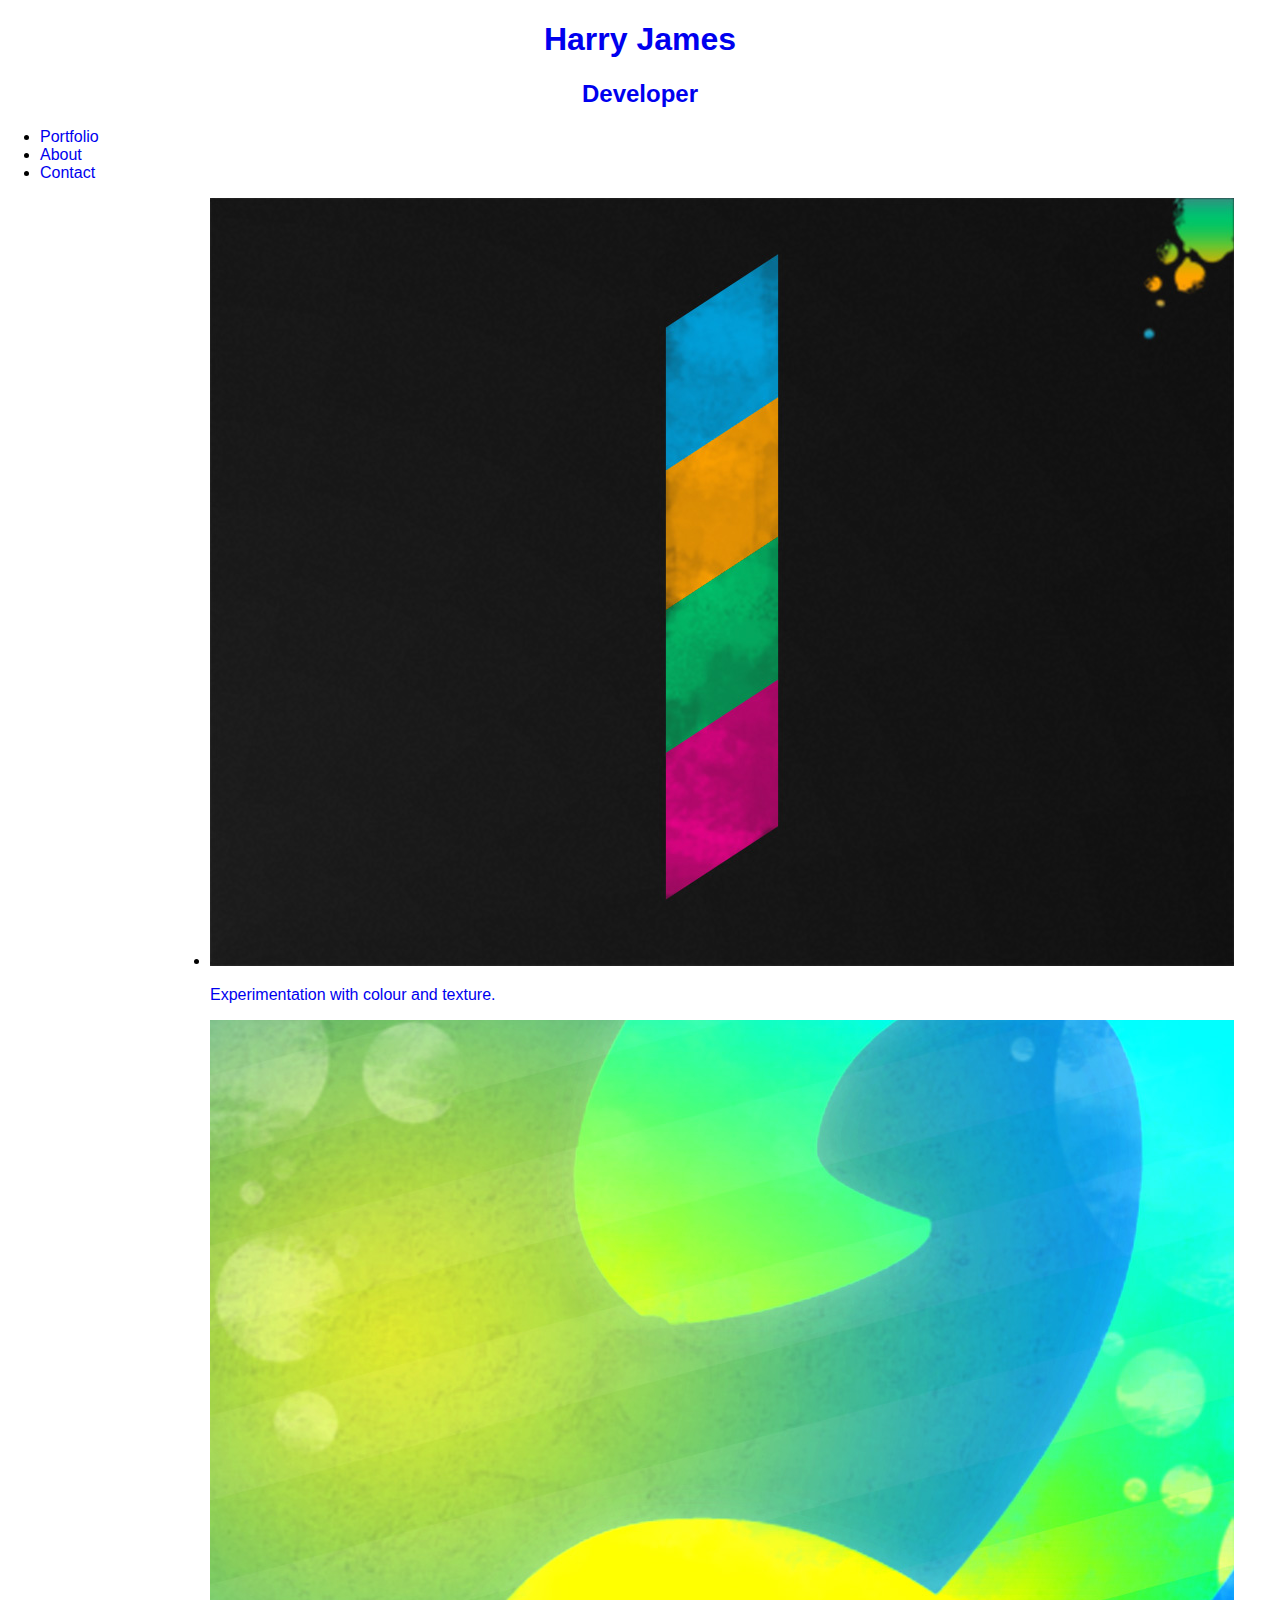
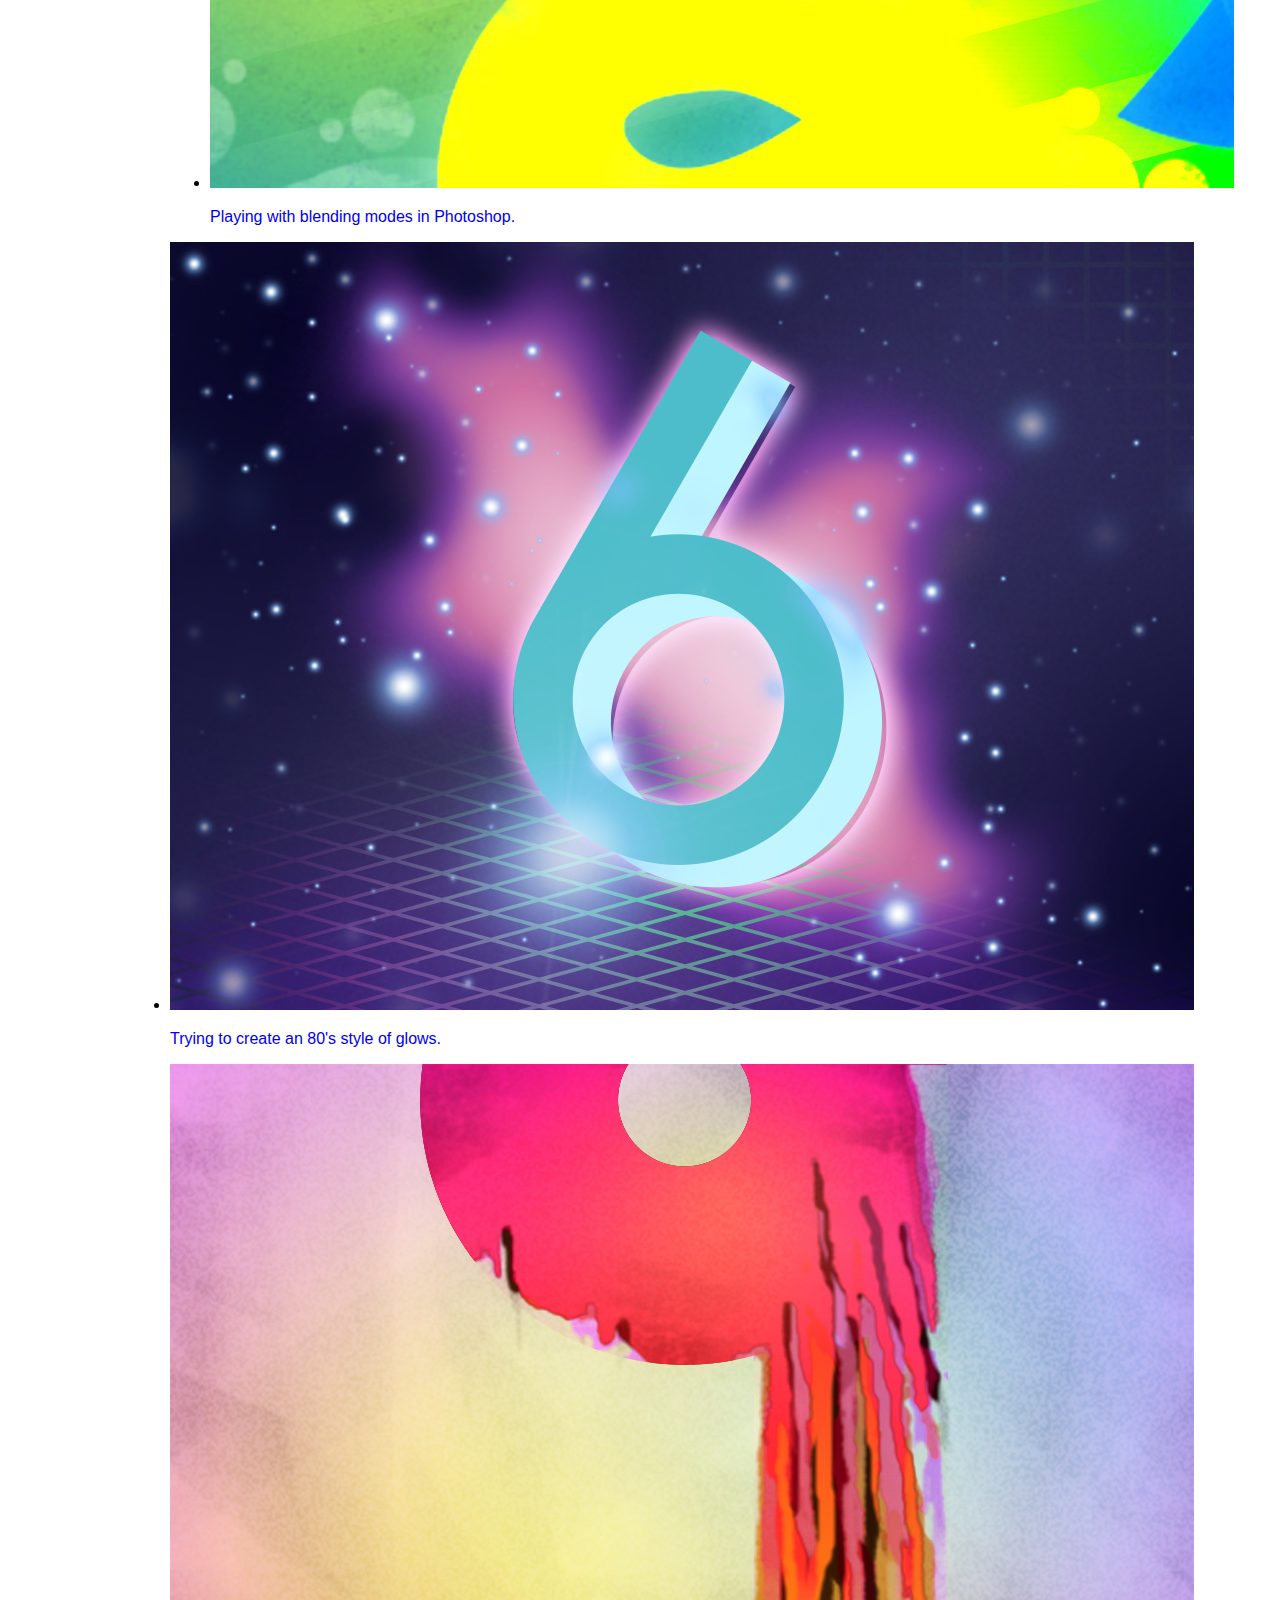
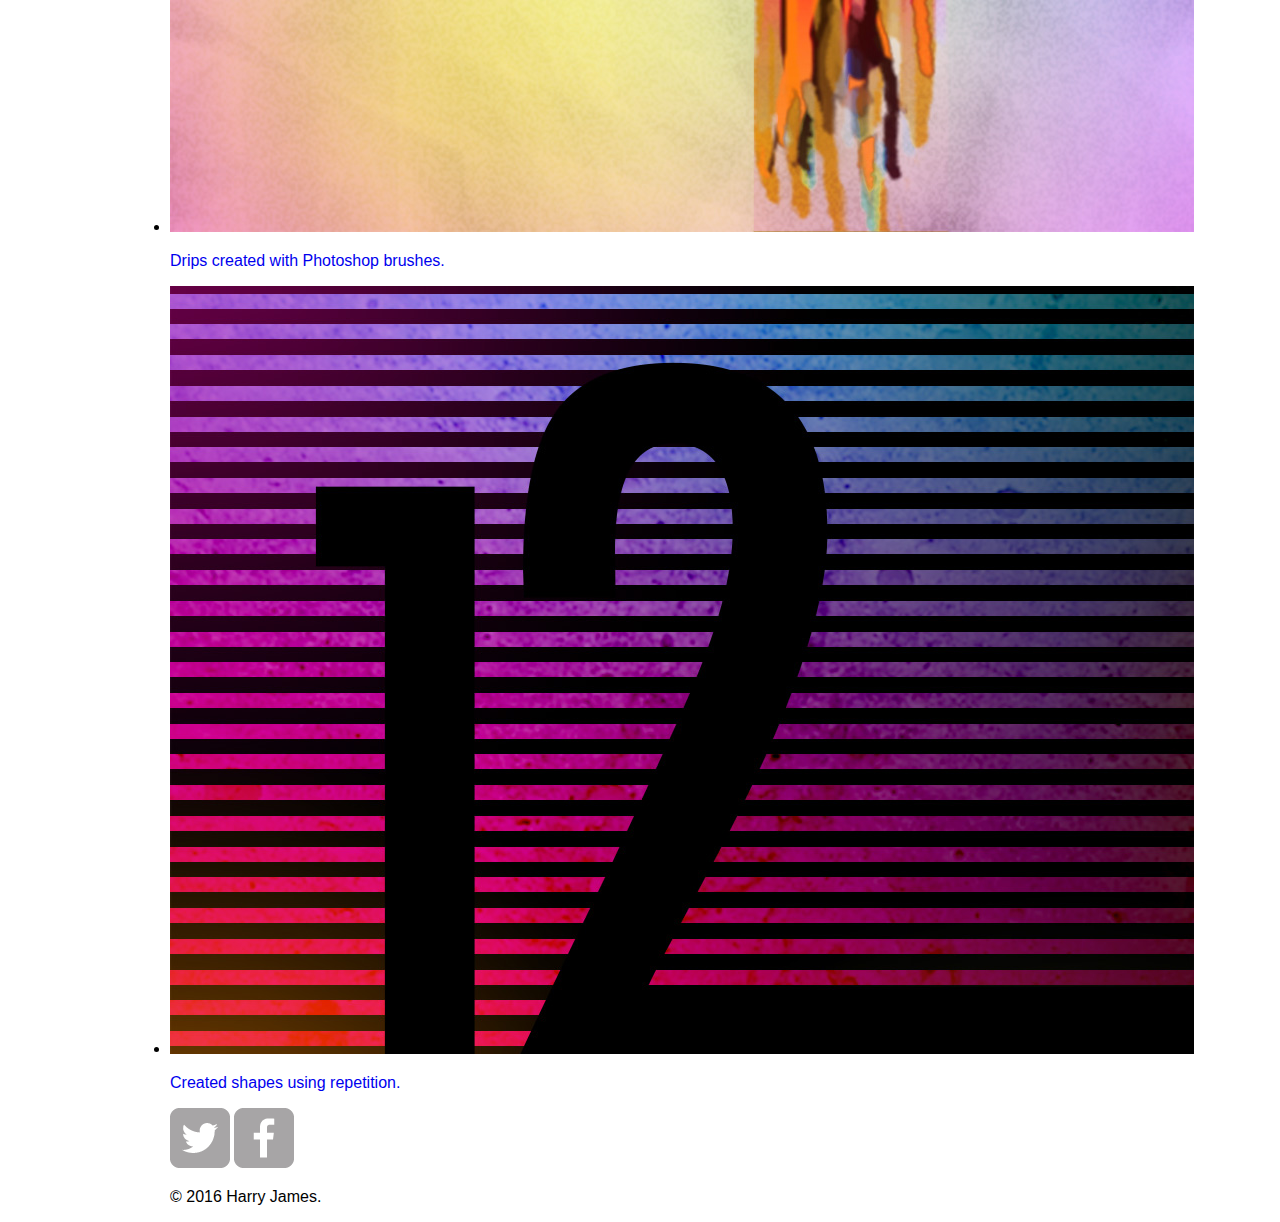
==== index.html @ 22493ff4 "CSS work" ====
<!DOCTYPE html>
<html lang=”en”>
    <head>
        <meta charset="utf-8">
        <title>Harry James | Developer</title>
        <link rel="stylesheet" href="css/normalize.css">
        <link rel="stylesheet" href="css/main.css">
    </head>
    <body>
        <header>
            <a id="logo" href="index.html">
                <h1>Harry James</h1>
                <h2>Developer</h2>
            </a>
            <nav>
                <ul>
                    <li><a href="index.html">Portfolio</a></li>
                    <li><a href="about.html">About</a></li>
                    <li><a href="contact.html">Contact</a></li>
                </ul>
            </nav>
        </header>
        <div id="wrapper">
            <section>
                <ul>
                    <li>
                        <a href="img/numbers-01.jpg">
                            <img src="img/numbers-01.jpg" alt="">
                            <p>Experimentation with colour and texture.</p>
                        </a>
                    </li>
                    <li>
                        <a href="img/numbers-02.jpg">
                            <img src="img/numbers-02.jpg" alt="">
                            <p>Playing with blending modes in Photoshop.</p>
                        </a>
                    </li>
                </ul>
                    <li>
                        <a href="img/numbers-06.jpg">
                            <img src="img/numbers-06.jpg" alt="">
                            <p>Trying to create an 80's style of glows.</p>
                        </a>
                    </li>
                    <li>
                        <a href="img/numbers-09.jpg">
                            <img src="img/numbers-09.jpg" alt="">
                            <p>Drips created with Photoshop brushes.</p>
                        </a>
                    </li>
                    <li>
                        <a href="img/numbers-12.jpg">
                            <img src="img/numbers-12.jpg" alt="">
                            <p>Created shapes using repetition.</p>
                        </a>
                    </li>
            </section>
            <footer>
                <a href="https://www.twitter.com/hjuk_"><img src="img/twitter-wrap.png" alt="Twitter Logo"></a>
                <a href="https://www.facebook.com/harryjamesuk"><img src="img/facebook-wrap.png" alt="Facebook Logo"></a>
                <p>&copy; 2016 Harry James.</p>
            </footer>
        </div>
    </body>
</html>
---- css/main.css ----
a {
    text-decoration: none;
}

#wrapper {
    max-width: 940px;
    margin: 0 auto;
    padding: 0 5%;
}

#logo {
    text-align: center;
    margin: 0;
}
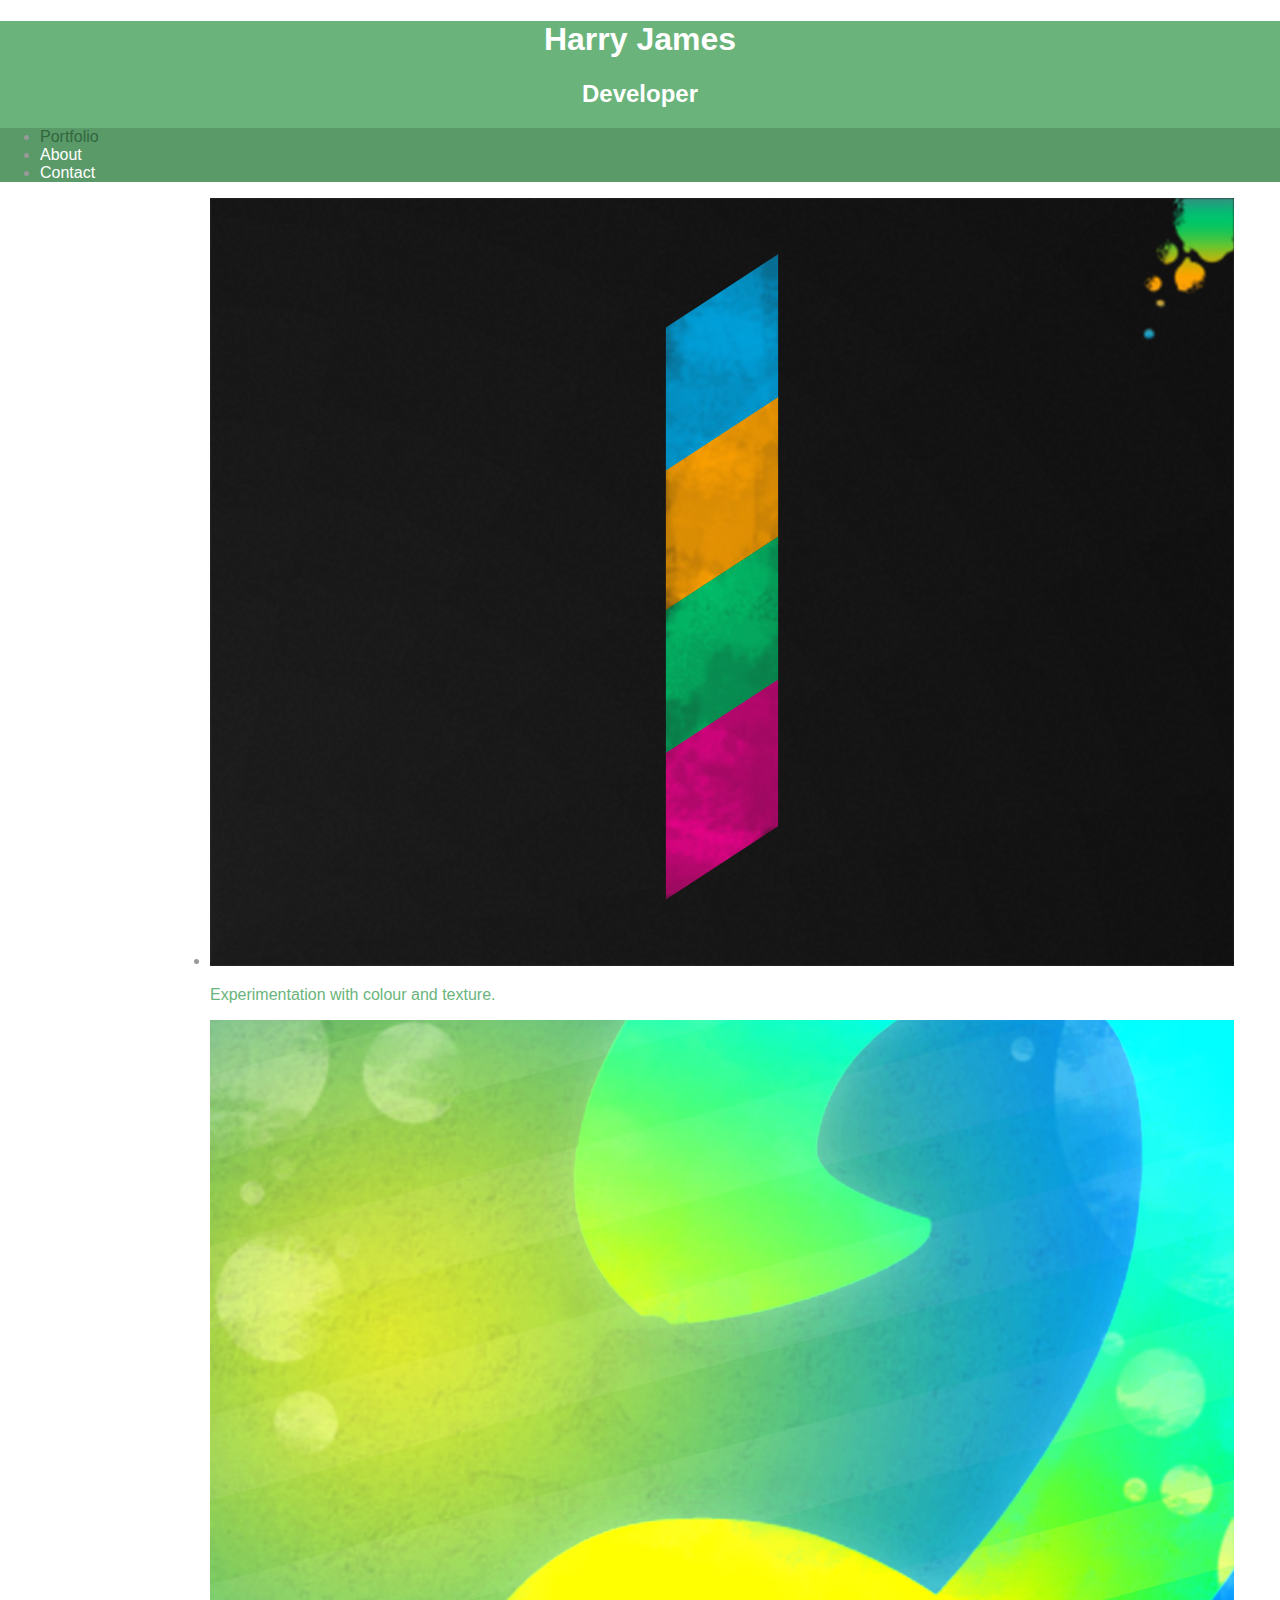
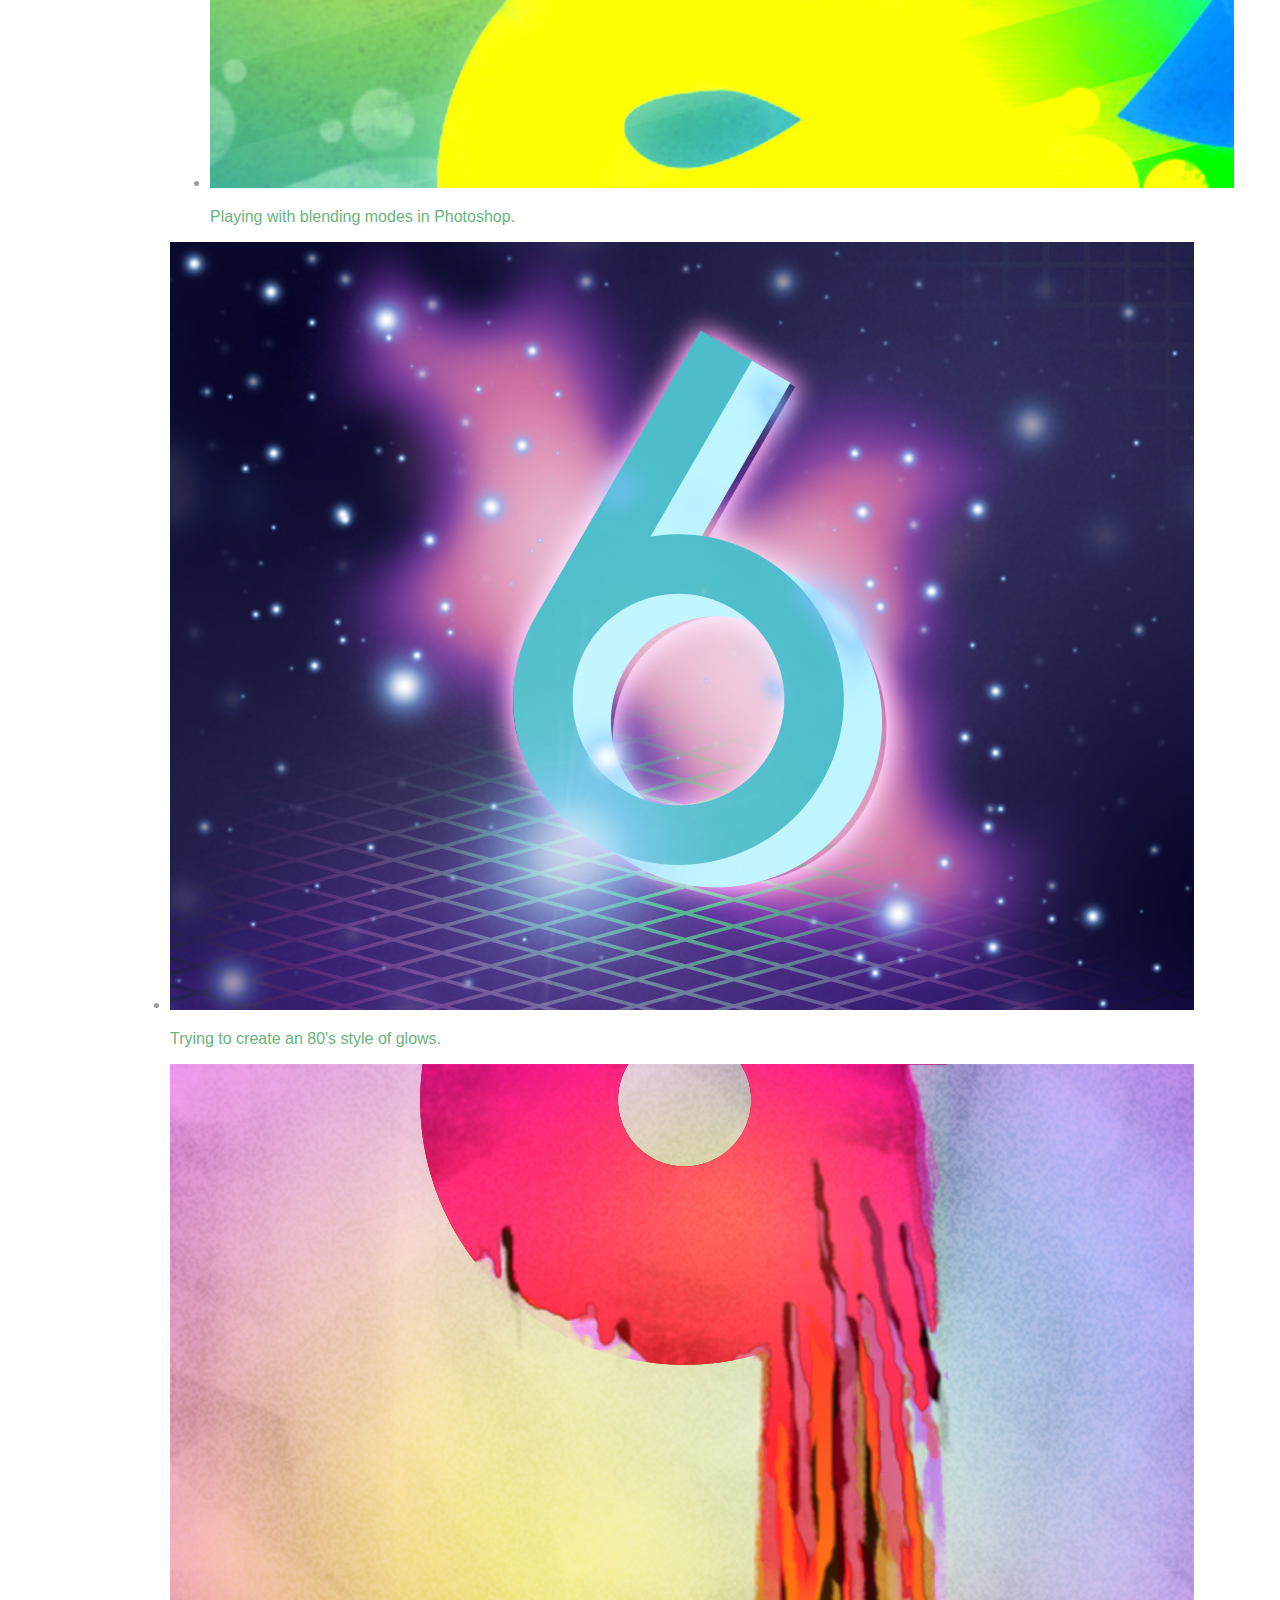
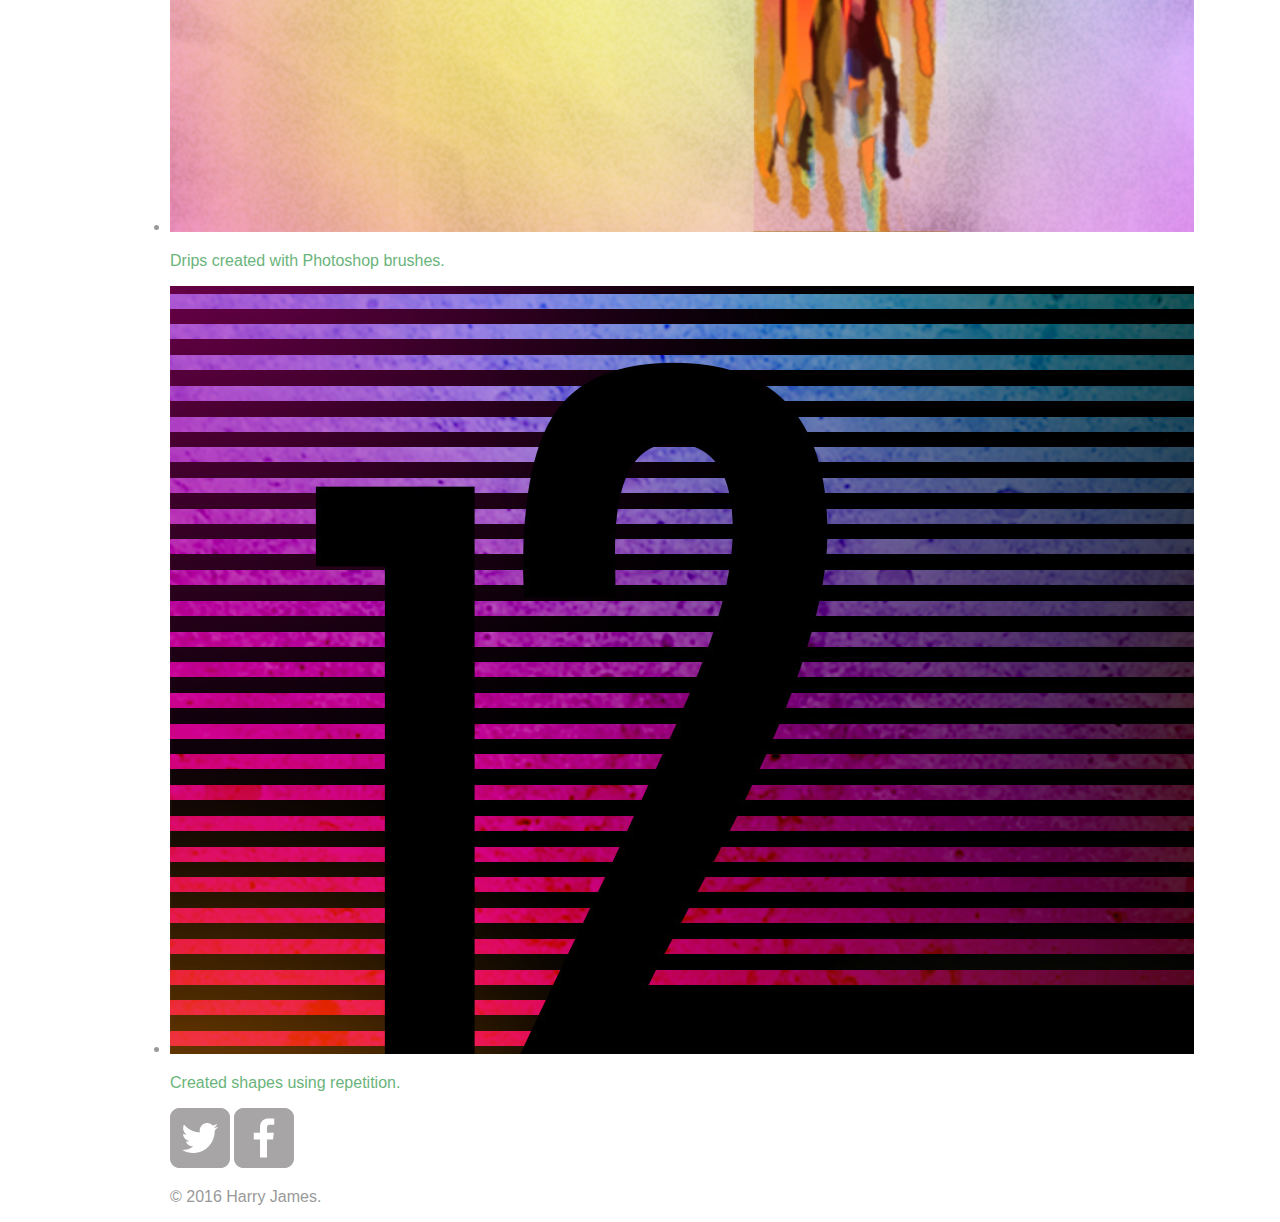
==== commit caec93d3: "Using CSS classes" ====
--- a/index.html
+++ b/index.html
@@ -14,7 +14,7 @@
             </a>
             <nav>
                 <ul>
-                    <li><a href="index.html">Portfolio</a></li>
+                    <li><a class="selected" href="index.html">Portfolio</a></li>
                     <li><a href="about.html">About</a></li>
                     <li><a href="contact.html">Contact</a></li>
                 </ul>
--- a/css/main.css
+++ b/css/main.css
@@ -1,5 +1,6 @@
 a {
     text-decoration: none;
+    color: #6ab47b;
 }
 
 #wrapper {
@@ -11,4 +12,30 @@
 #logo {
     text-align: center;
     margin: 0;
+}
+
+header {
+    background: #6ab47b;
+    border-color: #599a68;
+}
+
+h1, h2 {
+    color: #fff;
+}
+
+nav {
+    background: #599a68;
+}
+
+nav a, nav a:visited {
+    color: #fff;
+}
+
+nav a.selected, nav a:hover {
+    color: #32673f;
+}
+
+body {
+    background-color: #fff;
+    color: #999;
 }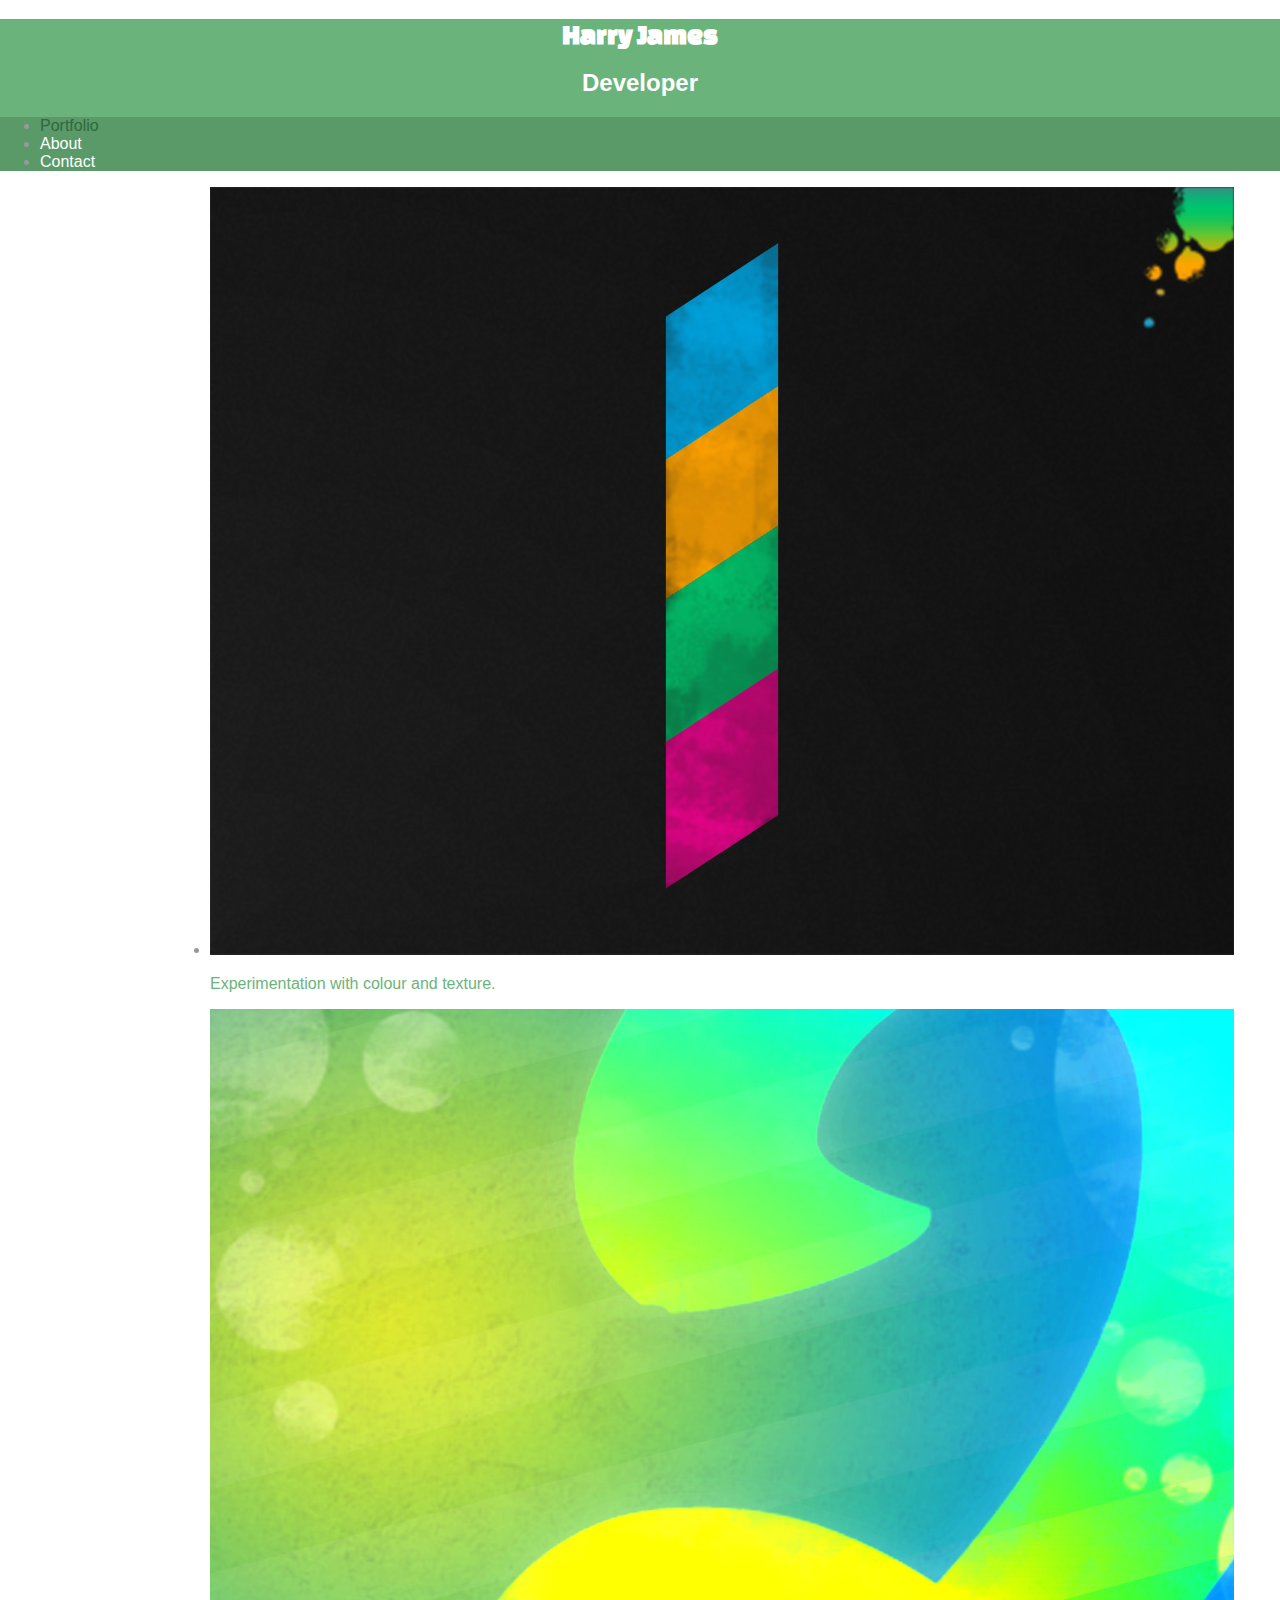
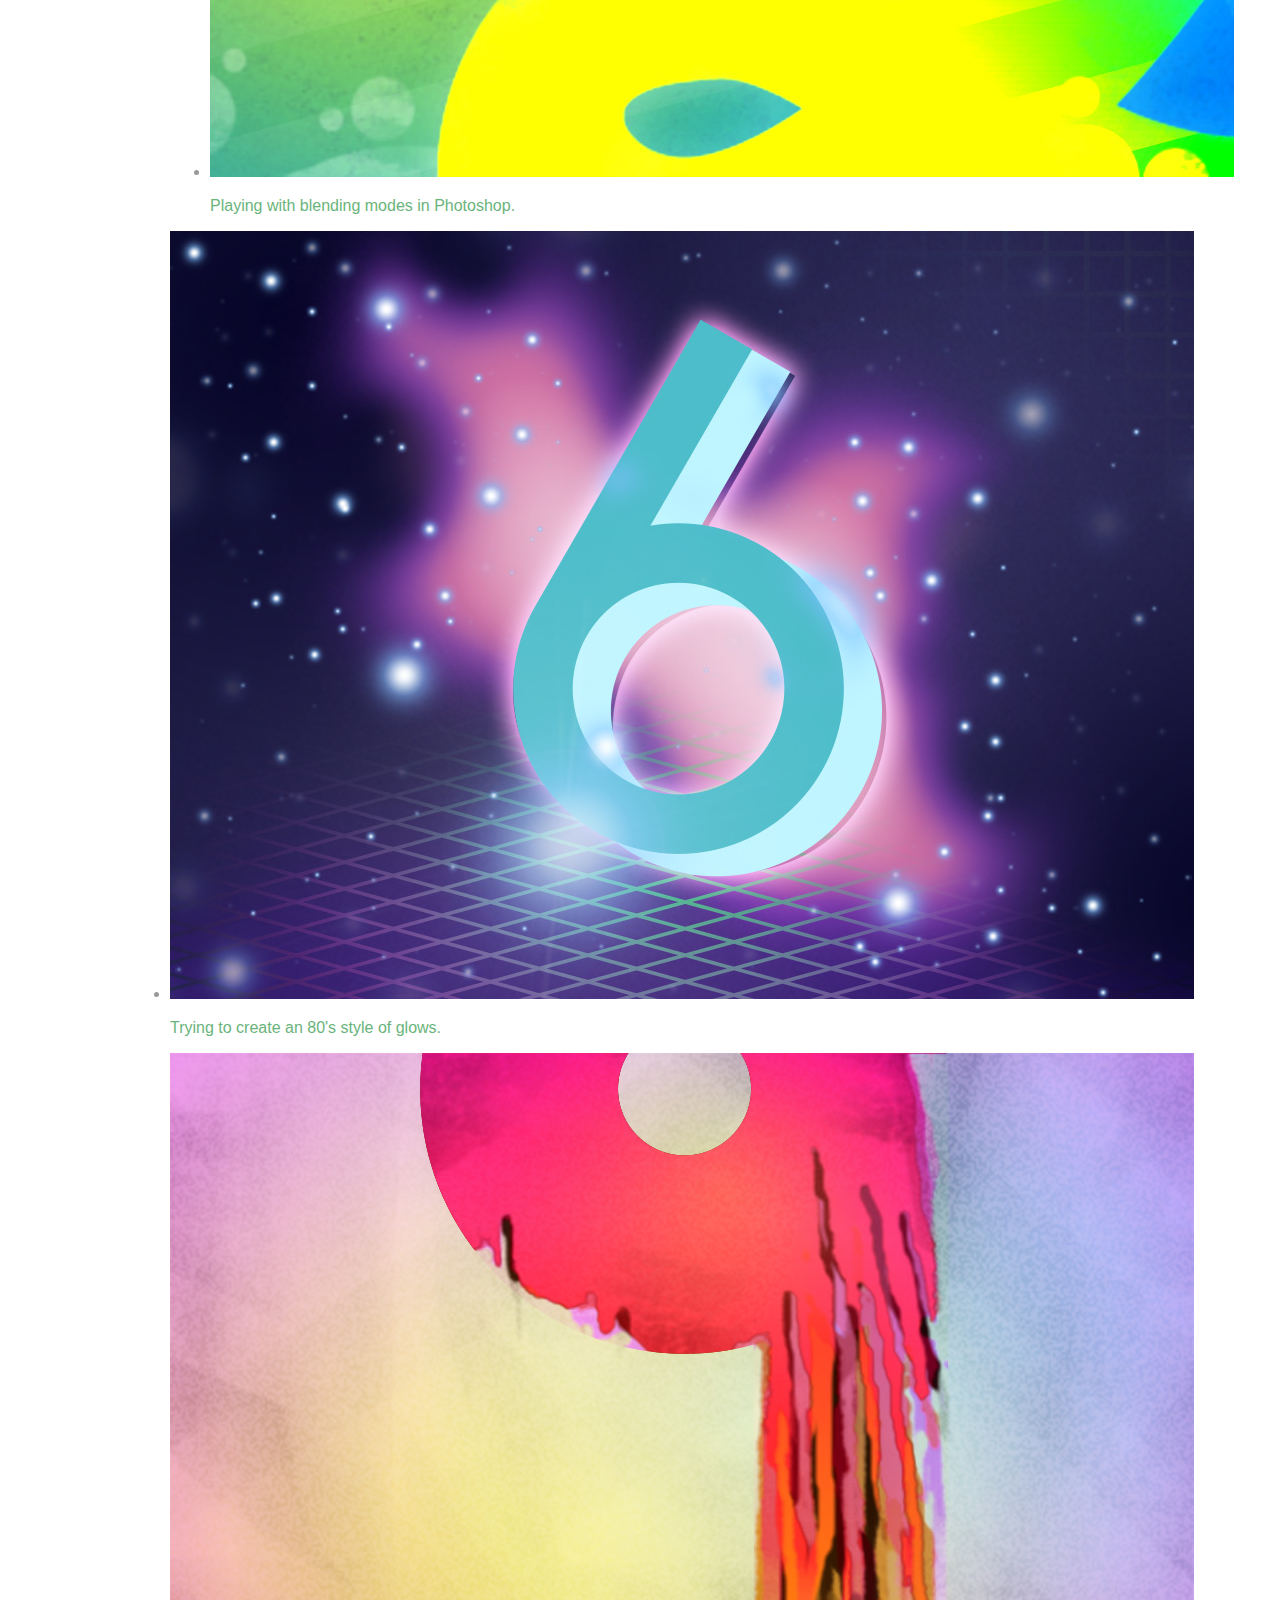
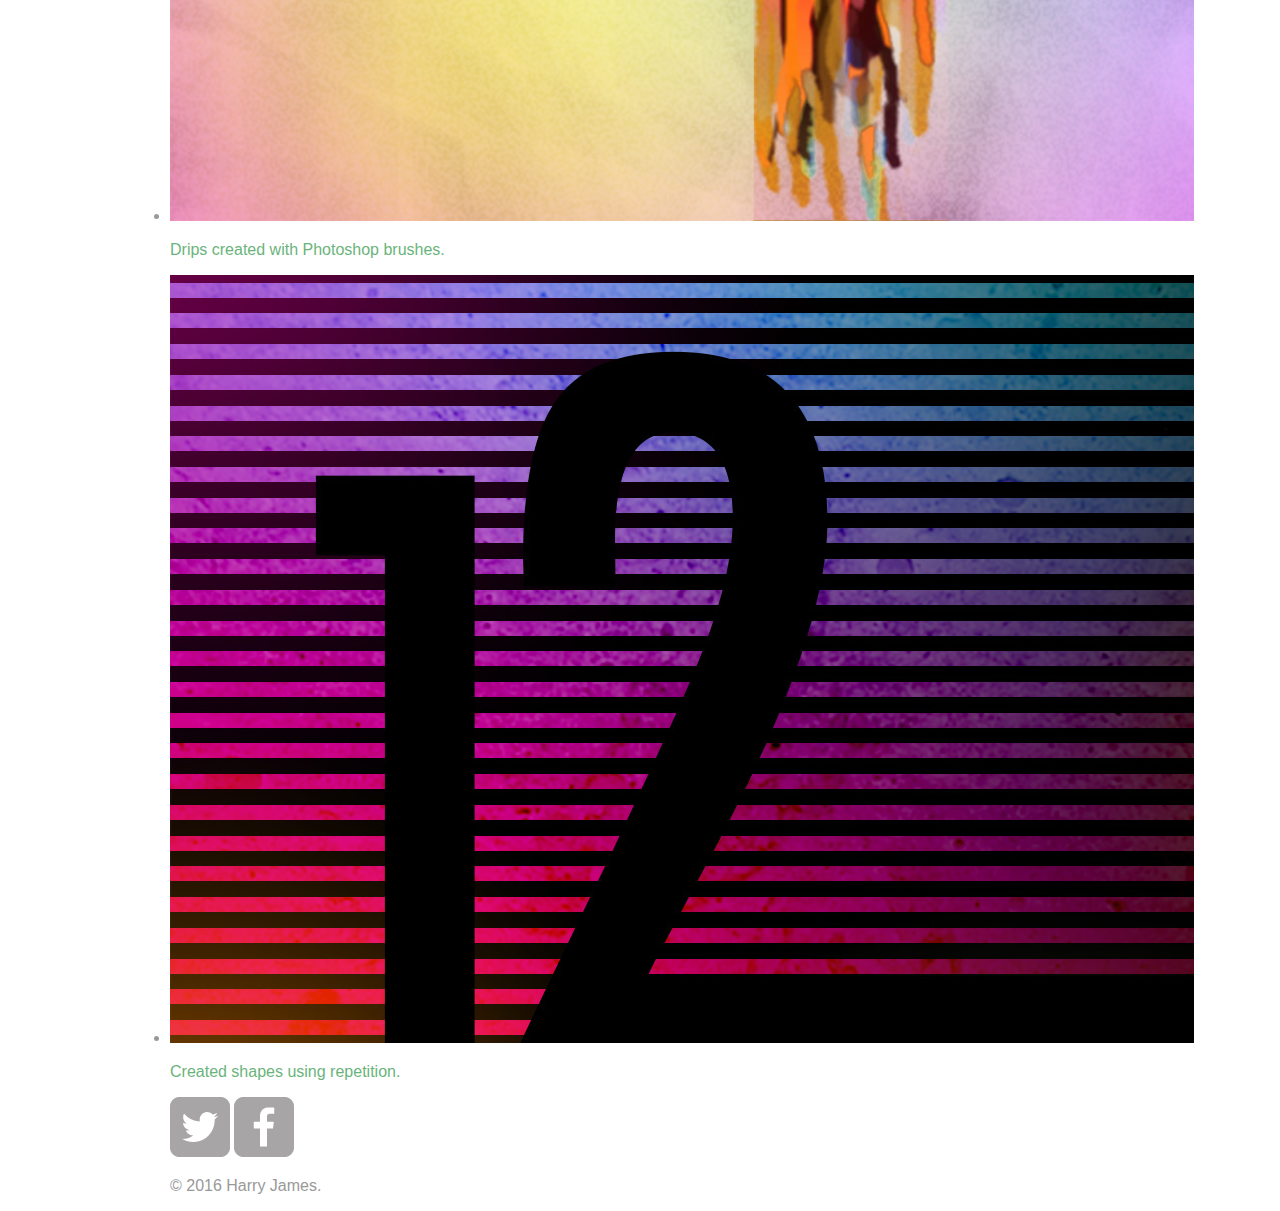
==== commit d0b761a9: "Text updates" ====
--- a/index.html
+++ b/index.html
@@ -4,6 +4,7 @@
         <meta charset="utf-8">
         <title>Harry James | Developer</title>
         <link rel="stylesheet" href="css/normalize.css">
+        <link href='https://fonts.googleapis.com/css?family=Changa+One|Open+Sans:400,400italic,700,700italic,800' rel='stylesheet' type='text/css'>
         <link rel="stylesheet" href="css/main.css">
     </head>
     <body>
--- a/css/main.css
+++ b/css/main.css
@@ -1,41 +1,67 @@
+/***************
+    GENERAL
+***************/
+
+/* Site body */
+body {
+    background-color: #fff;
+    color: #999;
+}
+
+/* Colored links */
 a {
     text-decoration: none;
     color: #6ab47b;
 }
 
-#wrapper {
-    max-width: 940px;
-    margin: 0 auto;
-    padding: 0 5%;
-}
+/***************
+    HEADING
+***************/
 
 #logo {
     text-align: center;
     margin: 0;
 }
 
+/* Logo text */
+#logo h1, #logo h2 {
+    color: #fff;
+}
+
+/* h1 font formatting */
+#logo h1 {
+    font-family: 'Changa One', sans-serif;
+    margin: 15px, 0;
+    font-size: 1.75em;
+}
+
+/* Green header */
 header {
     background: #6ab47b;
     border-color: #599a68;
 }
 
-h1, h2 {
-    color: #fff;
-}
-
+/* Green nav background on mobile */
 nav {
     background: #599a68;
 }
 
+/* Nav link color */
 nav a, nav a:visited {
     color: #fff;
 }
 
+/* Selected nav link color */
 nav a.selected, nav a:hover {
     color: #32673f;
 }
 
-body {
-    background-color: #fff;
-    color: #999;
+/***************
+    WRAPPER
+***************/
+
+#wrapper {
+    max-width: 940px;
+    margin: 0 auto;
+    padding: 0 5%;
 }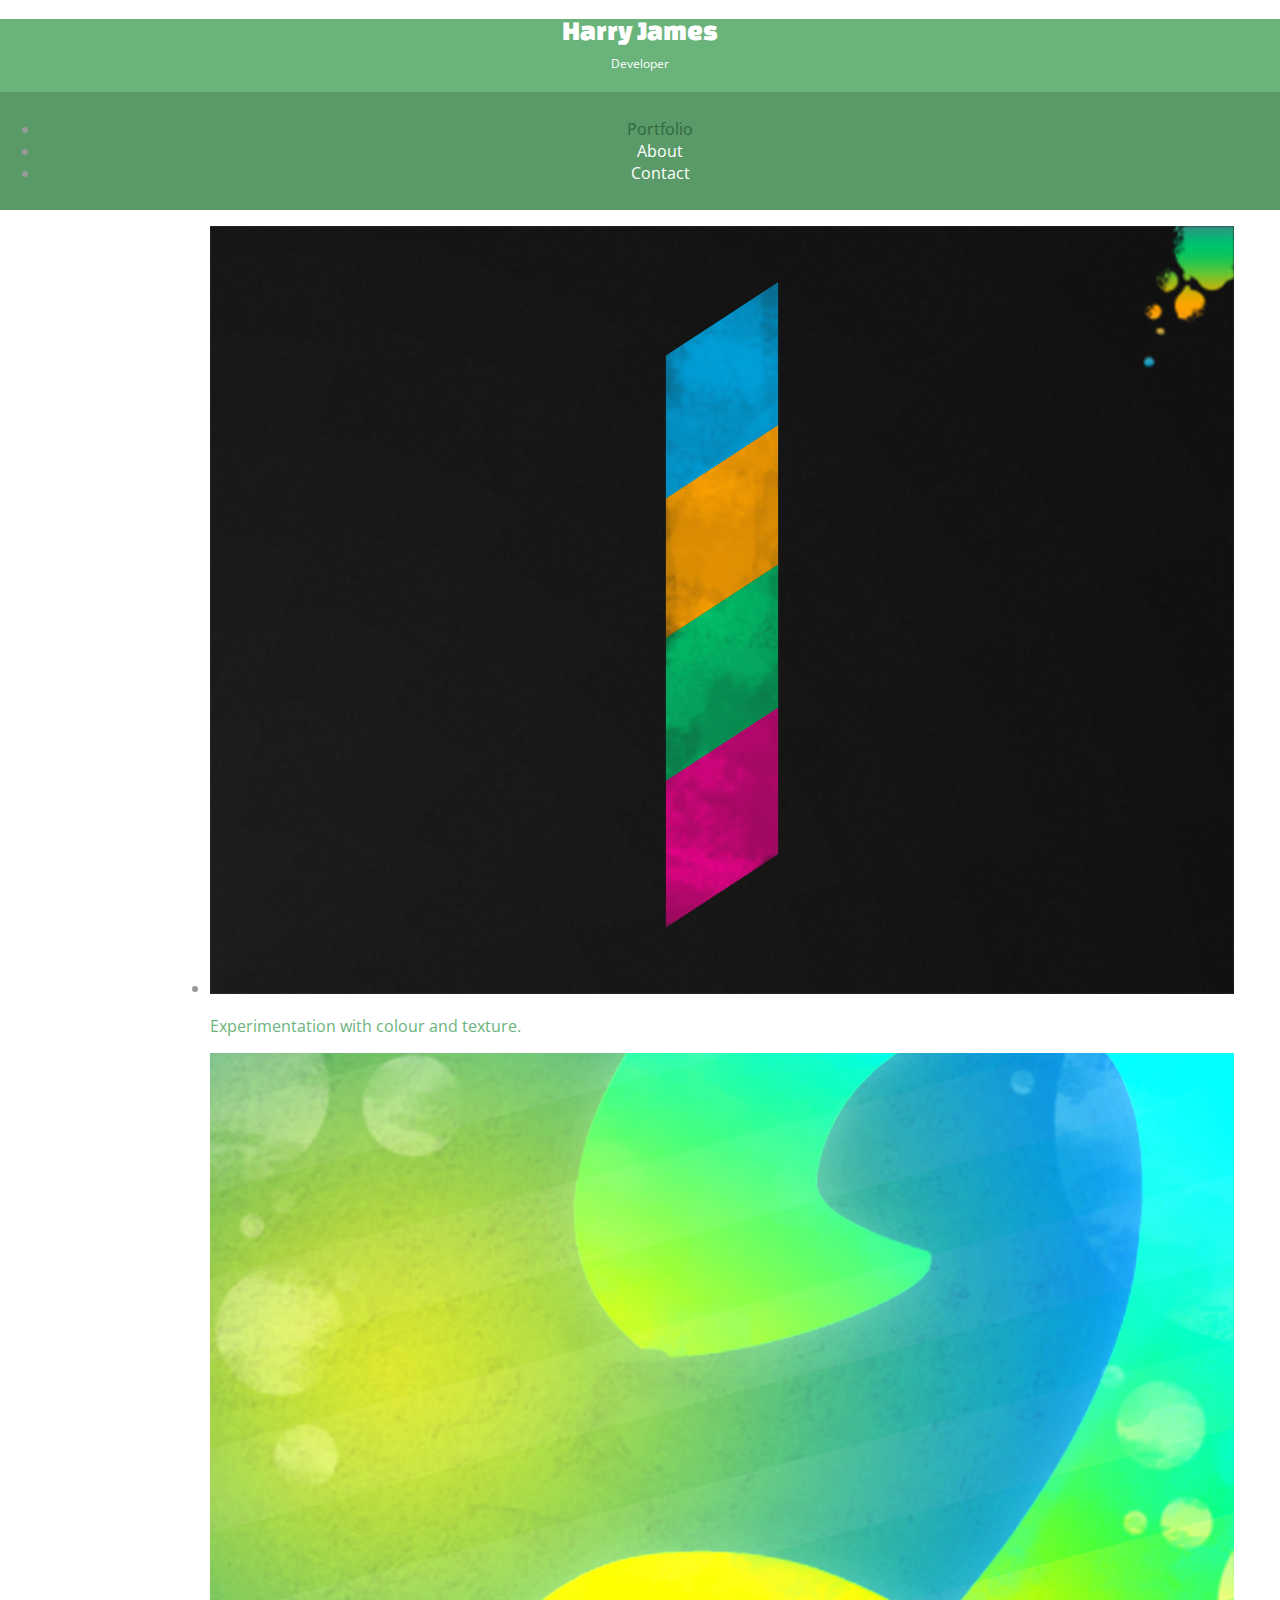
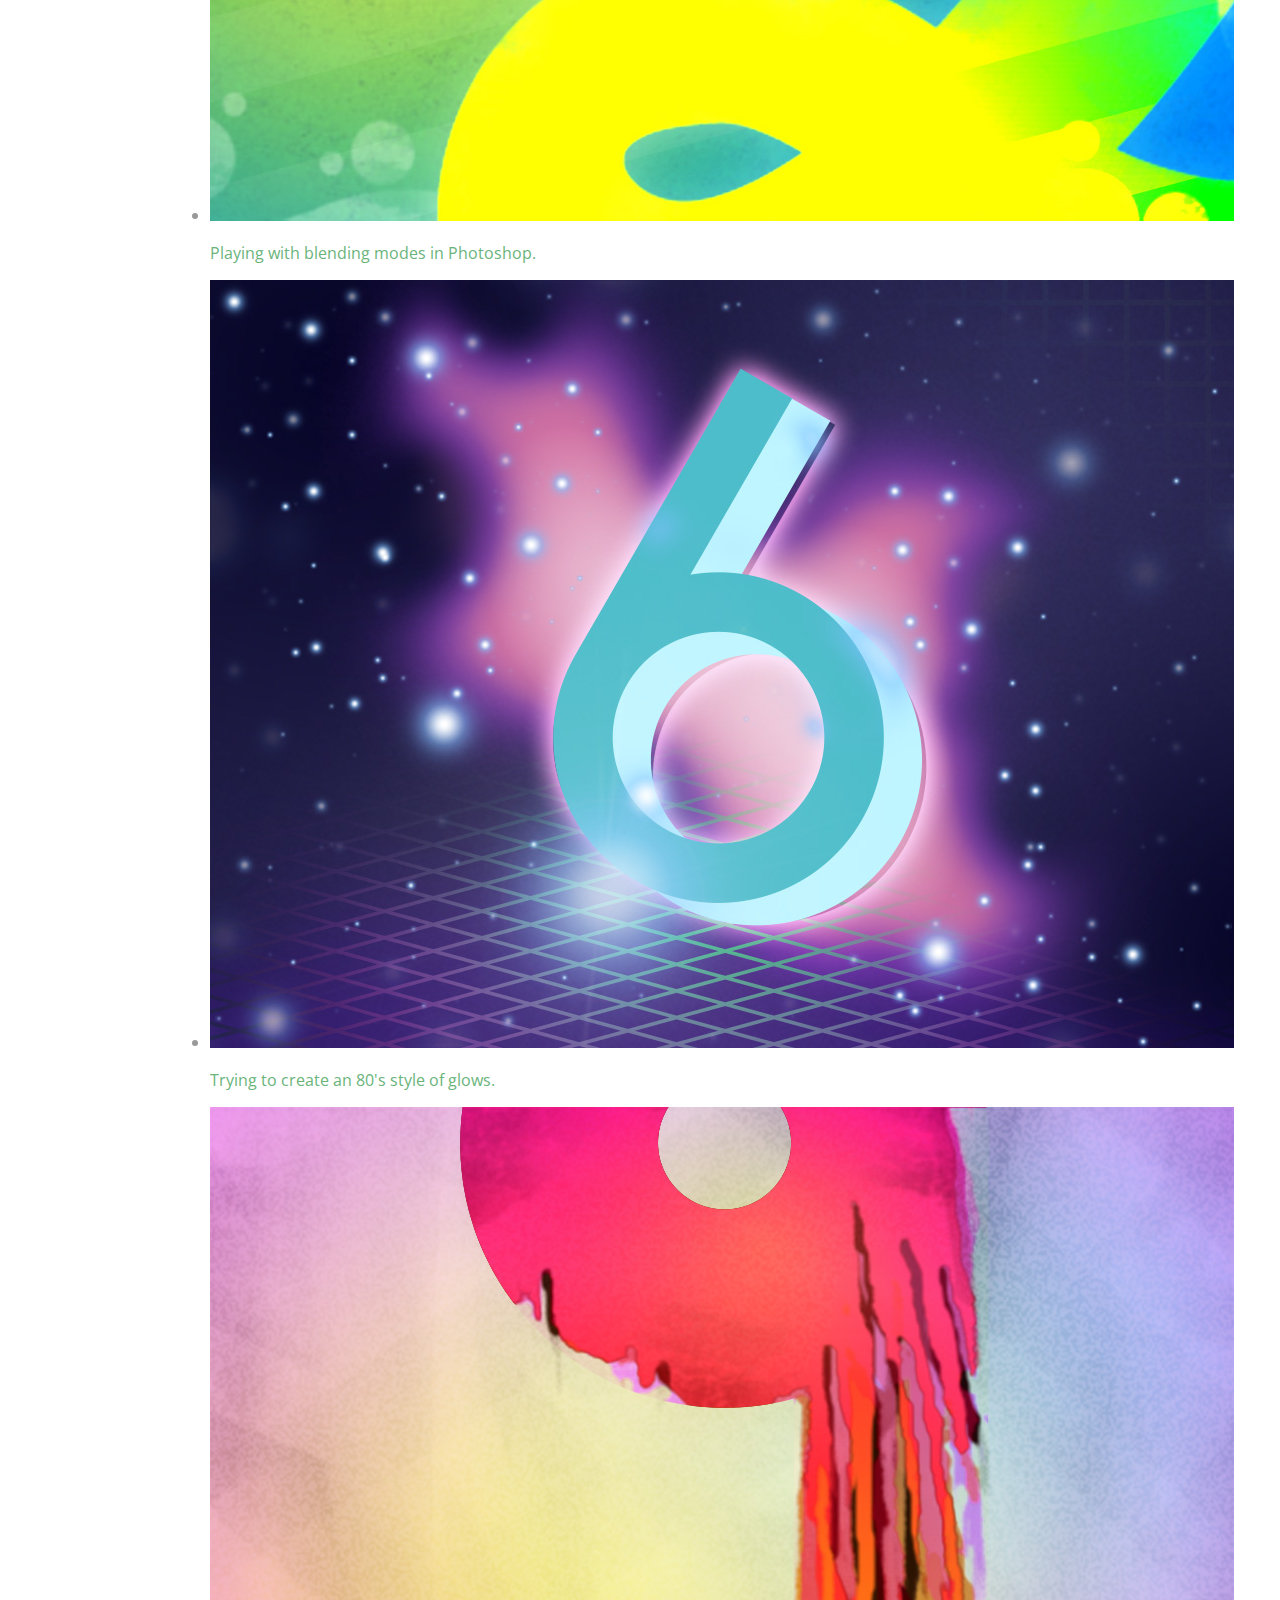
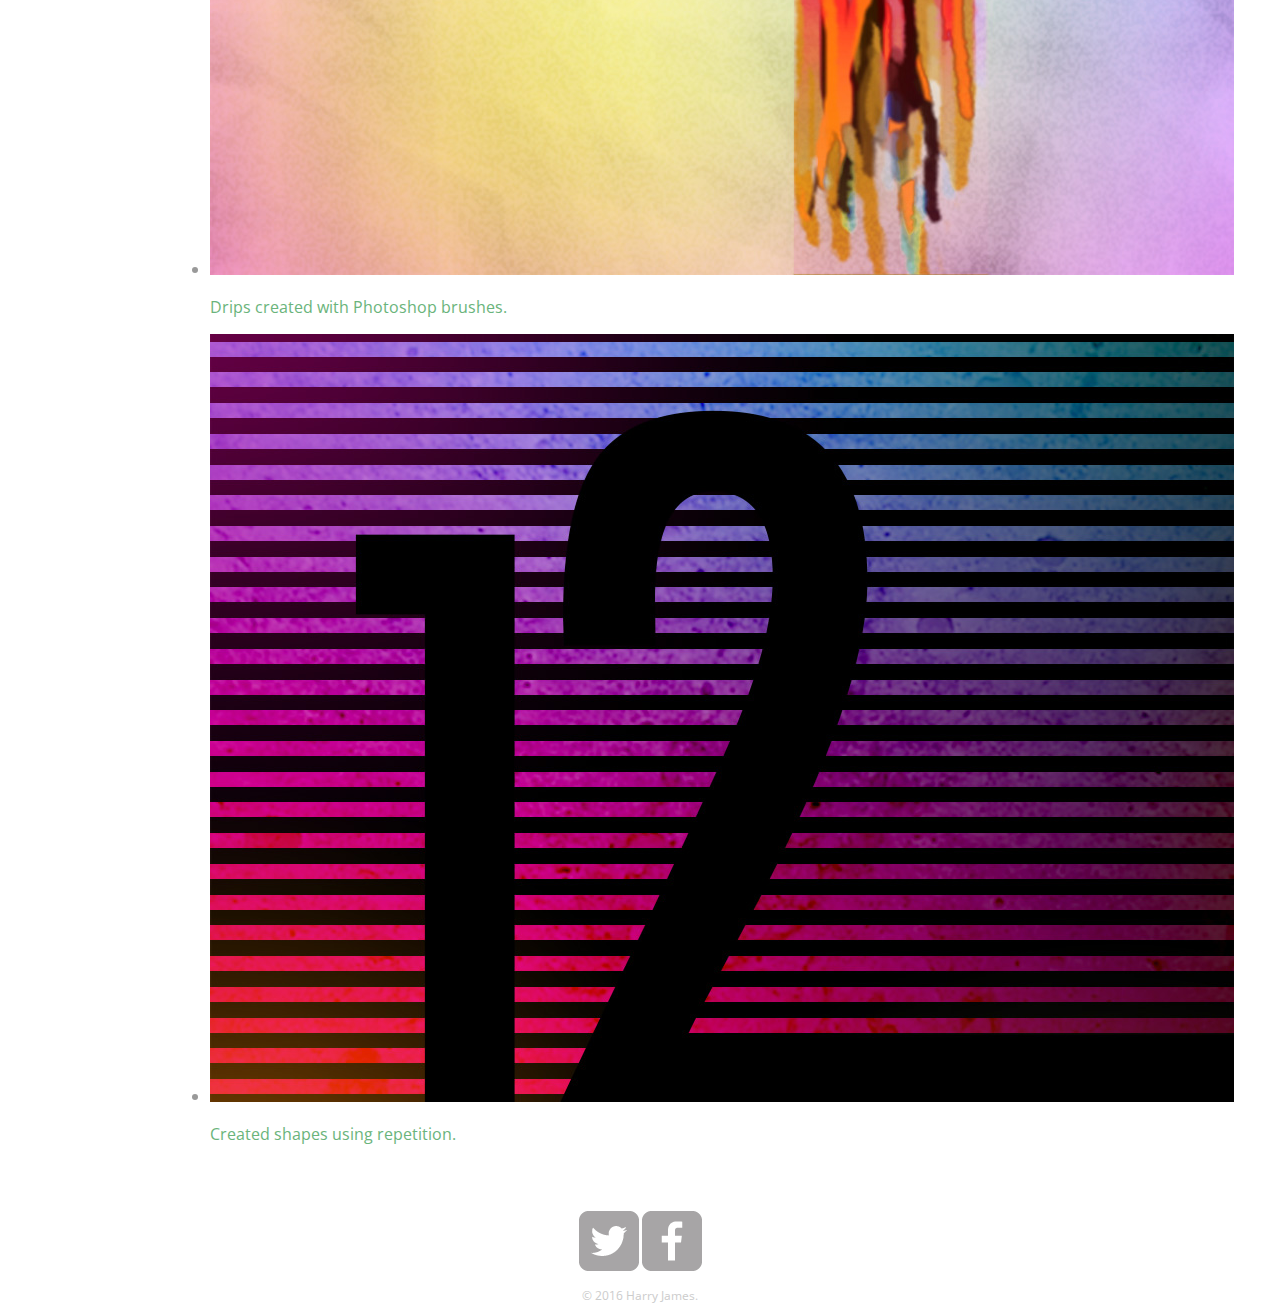
==== commit ec61e213: "Bugfix: Moved </ul> ending tag" ====
--- a/index.html
+++ b/index.html
@@ -23,7 +23,7 @@
         </header>
         <div id="wrapper">
             <section>
-                <ul>
+                <ul id="gallery">
                     <li>
                         <a href="img/numbers-01.jpg">
                             <img src="img/numbers-01.jpg" alt="">
@@ -36,7 +36,7 @@
                             <p>Playing with blending modes in Photoshop.</p>
                         </a>
                     </li>
-                </ul>
+                
                     <li>
                         <a href="img/numbers-06.jpg">
                             <img src="img/numbers-06.jpg" alt="">
@@ -55,6 +55,7 @@
                             <p>Created shapes using repetition.</p>
                         </a>
                     </li>
+                </ul>
             </section>
             <footer>
                 <a href="https://www.twitter.com/hjuk_"><img src="img/twitter-wrap.png" alt="Twitter Logo"></a>
--- a/css/main.css
+++ b/css/main.css
@@ -4,6 +4,7 @@
 
 /* Site body */
 body {
+    font-family: 'Open Sans', sans-serif;
     background-color: #fff;
     color: #999;
 }
@@ -26,6 +27,7 @@
 /* Logo text */
 #logo h1, #logo h2 {
     color: #fff;
+    font-weight: normal;
 }
 
 /* h1 font formatting */
@@ -33,6 +35,14 @@
     font-family: 'Changa One', sans-serif;
     margin: 15px, 0;
     font-size: 1.75em;
+    line-height: 0.8em;
+}
+
+/* h2 font formatting */
+
+#logo h2 {
+    font-size: 0.75em;
+    margin: -5px 0 0;
 }
 
 /* Green header */
@@ -41,9 +51,16 @@
     border-color: #599a68;
 }
 
+/***************
+   NAVIGATION
+***************/
+
 /* Green nav background on mobile */
 nav {
     background: #599a68;
+    text-align: center;
+    padding: 10px 0;
+    margin: 20px 0 0;
 }
 
 /* Nav link color */
@@ -64,4 +81,15 @@
     max-width: 940px;
     margin: 0 auto;
     padding: 0 5%;
+}
+
+/***************
+    FOOTER
+***************/
+
+footer {
+    font-size: 0.75em;
+    text-align: center;
+    padding-top: 50px;
+    color: #ccc;
 }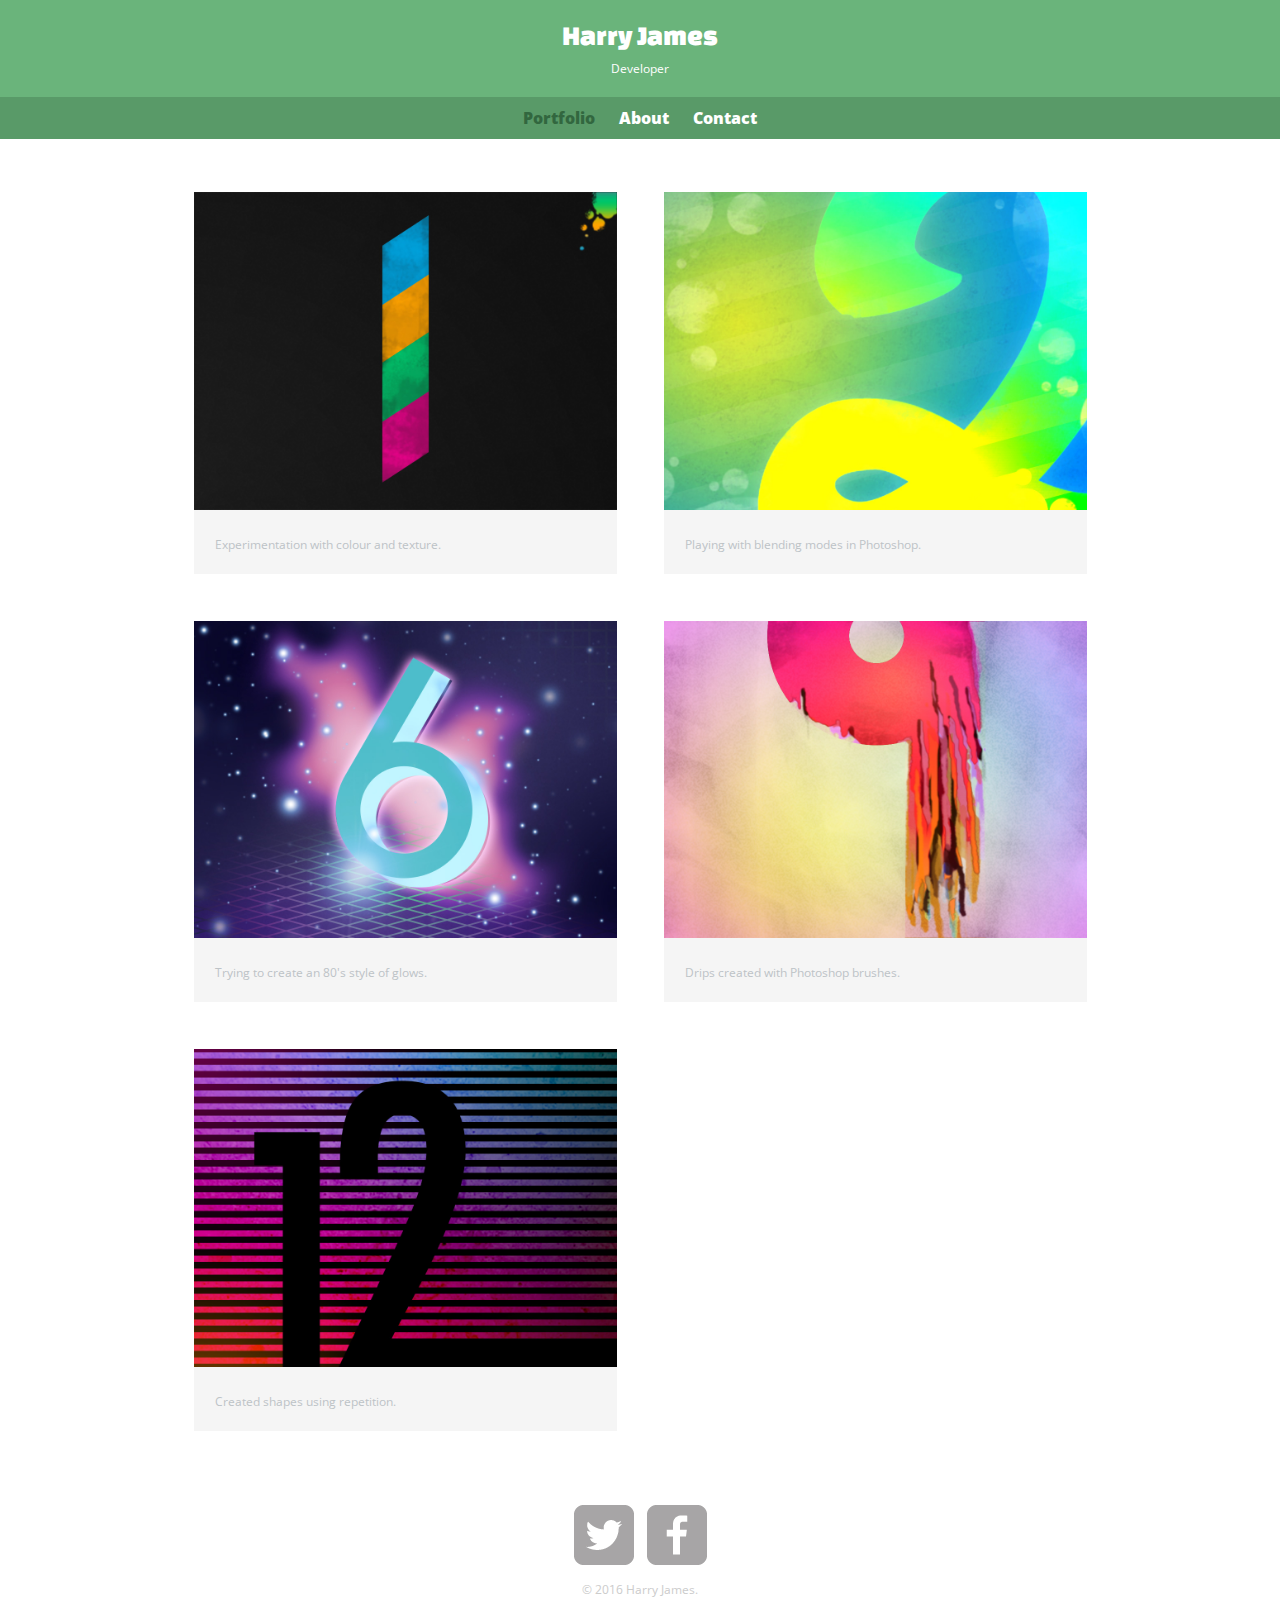
==== commit 2c5282f0: "Updated social icon sizes" ====
--- a/index.html
+++ b/index.html
@@ -58,8 +58,8 @@
                 </ul>
             </section>
             <footer>
-                <a href="https://www.twitter.com/hjuk_"><img src="img/twitter-wrap.png" alt="Twitter Logo"></a>
-                <a href="https://www.facebook.com/harryjamesuk"><img src="img/facebook-wrap.png" alt="Facebook Logo"></a>
+                <a class="social-icon" href="https://www.twitter.com/hjuk_"><img src="img/twitter-wrap.png" alt="Twitter Logo"></a>
+                <a class="social-icon" href="https://www.facebook.com/harryjamesuk"><img src="img/facebook-wrap.png" alt="Facebook Logo"></a>
                 <p>&copy; 2016 Harry James.</p>
             </footer>
         </div>
--- a/css/main.css
+++ b/css/main.css
@@ -39,7 +39,6 @@
 }
 
 /* h2 font formatting */
-
 #logo h2 {
     font-size: 0.75em;
     margin: -5px 0 0;
@@ -47,6 +46,10 @@
 
 /* Green header */
 header {
+    float: left;
+    margin: 0 0 30px 0;
+    padding: 5px 0 0 0;
+    width: 100%;
     background: #6ab47b;
     border-color: #599a68;
 }
@@ -63,6 +66,16 @@
     margin: 20px 0 0;
 }
 
+nav ul {
+    list-style: none;
+    margin: 0 10px;
+    padding: 0;
+}
+
+nav li {
+    display: inline-block;
+}
+
 /* Nav link color */
 nav a, nav a:visited {
     color: #fff;
@@ -71,6 +84,11 @@
 /* Selected nav link color */
 nav a.selected, nav a:hover {
     color: #32673f;
+}
+
+nav a {
+    font-weight: 800;
+    padding: 15px 10px; /* Should make tapping on mobile devices easier */
 }
 
 /***************
@@ -92,4 +110,40 @@
     text-align: center;
     padding-top: 50px;
     color: #ccc;
+    clear: both;
+}
+
+footer .social-icon {
+    width: 20px;
+    height: 20px;
+    margin: 0 5px;
+}
+
+/******************************
+        PAGE: PORTFOLIO
+******************************/
+
+#gallery {
+    margin: 0;
+    padding: 0;
+    list-style: none;
+}
+
+#gallery li {
+    float: left;
+    width: 45%;
+    margin: 2.5%;
+    background-color: #f5f5f5;
+    color: #bdc3c7;
+}
+
+#gallery li a p {
+    margin: 0;
+    padding: 5%;
+    font-size: 0.75em;
+    color: #bdc3c7;
+}
+
+#gallery img {
+    max-width: 100%;
 }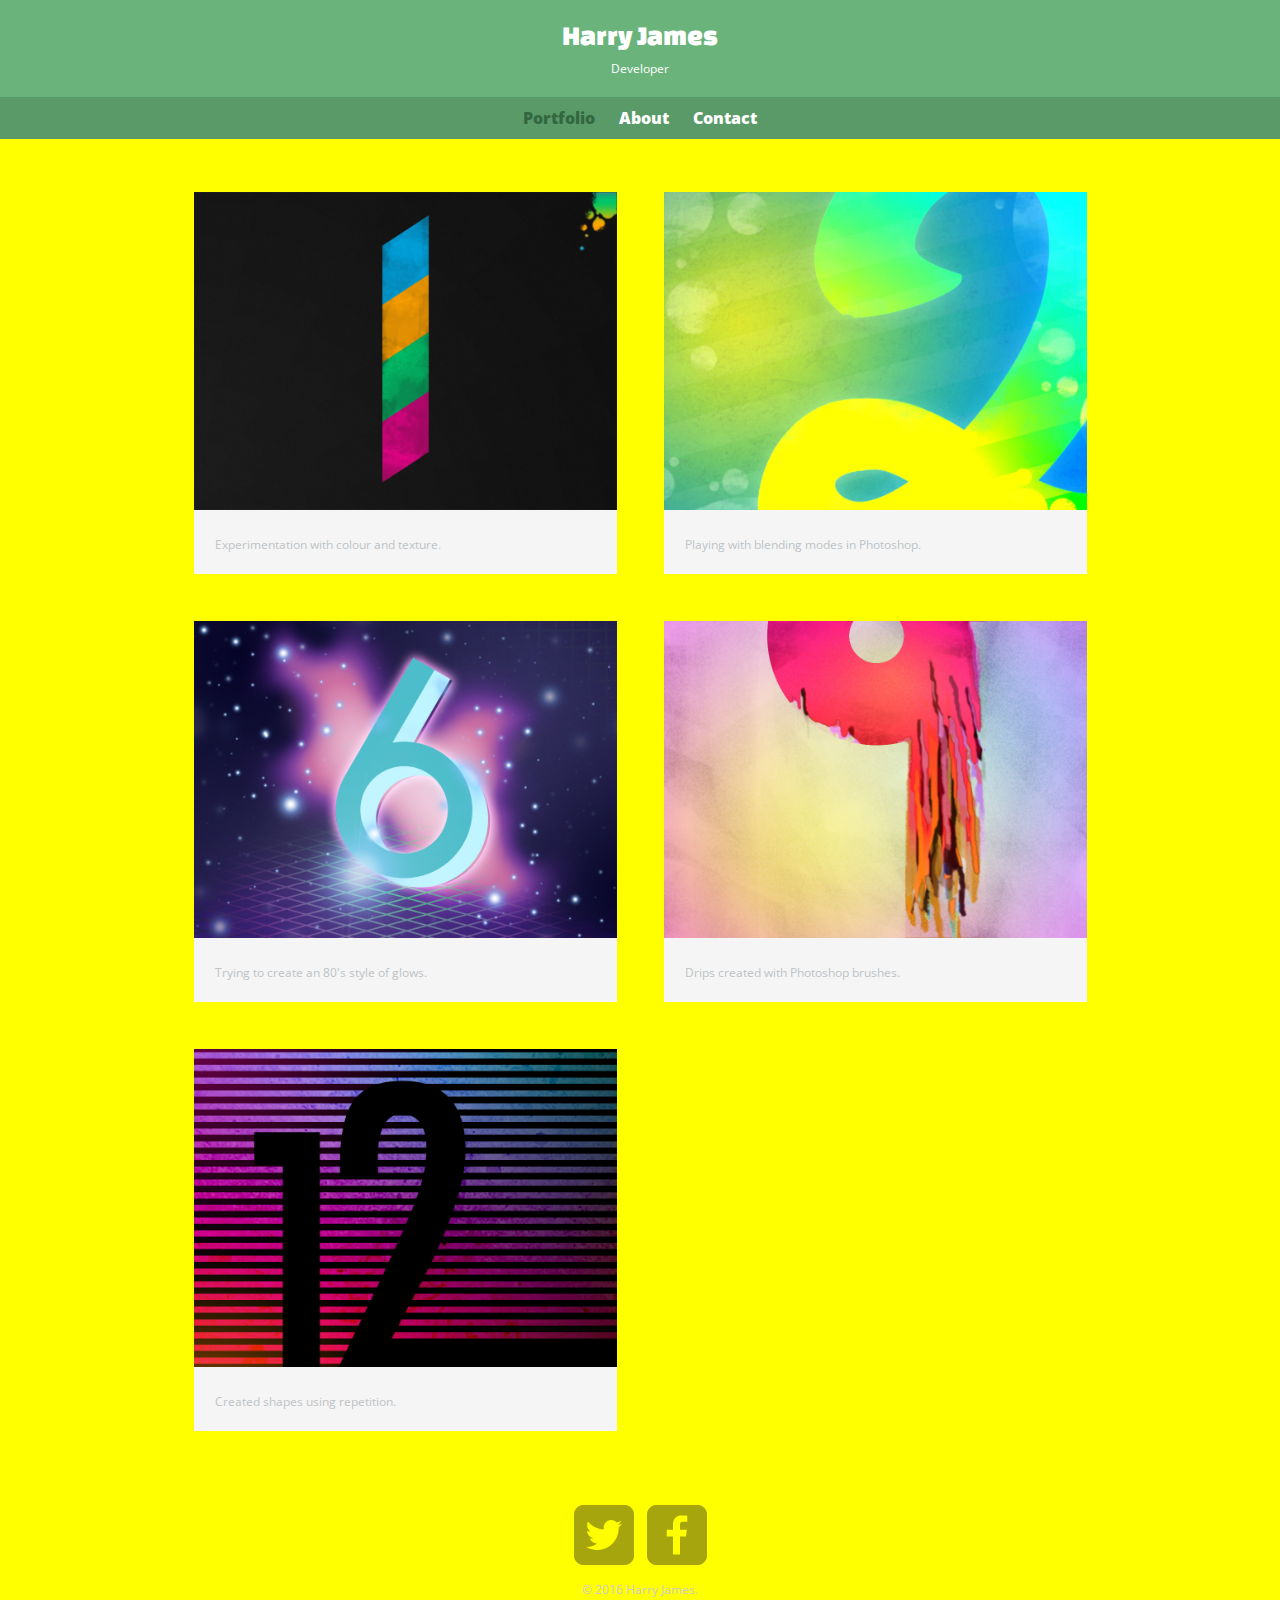
==== commit dfd54bdb: "Starting work on Responsive Site!" ====
--- a/index.html
+++ b/index.html
@@ -6,6 +6,7 @@
         <link rel="stylesheet" href="css/normalize.css">
         <link href='https://fonts.googleapis.com/css?family=Changa+One|Open+Sans:400,400italic,700,700italic,800' rel='stylesheet' type='text/css'>
         <link rel="stylesheet" href="css/main.css">
+        <link rel="stylesheet" href="css/responsive.css">
     </head>
     <body>
         <header>
--- a/css/main.css
+++ b/css/main.css
@@ -13,6 +13,10 @@
 a {
     text-decoration: none;
     color: #6ab47b;
+}
+
+h3 {
+    margin: 0 0 1em 0;
 }
 
 /***************
@@ -146,4 +150,47 @@
 
 #gallery img {
     max-width: 100%;
+}
+
+/******************************
+          PAGE: ABOUT
+******************************/
+
+.profile-photo {
+    display: block;
+    max-width: 150px;
+    margin: 0 auto 30px;
+    border-radius: 100%;
+}
+
+.contact-info li.google-plus {
+    background-image: url('../img/google-plus.png');
+}
+
+.contact-info li.email {
+    background-image: url('../img/mail.png');
+}
+
+.contact-info li.twitter {
+    background-image: url('../img/twitter.png');
+}
+
+/******************************
+         PAGE: CONTACT
+******************************/
+
+.contact-info li {
+    display: block;
+    min-height: 20px;
+    background-repeat: no-repeat;
+    background-size: 20px 20px;
+    padding: 0 0 0 30px;
+    margin: 0 0 10px;
+}
+
+.contact-info {
+    list-style: none;
+    padding: 0;
+    margin: 0;
+    font-size: 0.9em;
 }--- a/css/responsive.css
+++ b/css/responsive.css
@@ -0,0 +1,11 @@
+@media screen and (min-width: 480px) {
+    body {
+        background: red;
+    }
+}
+
+@media screen and (min-width: 660px) {
+    body {
+        background: yellow;
+    }
+}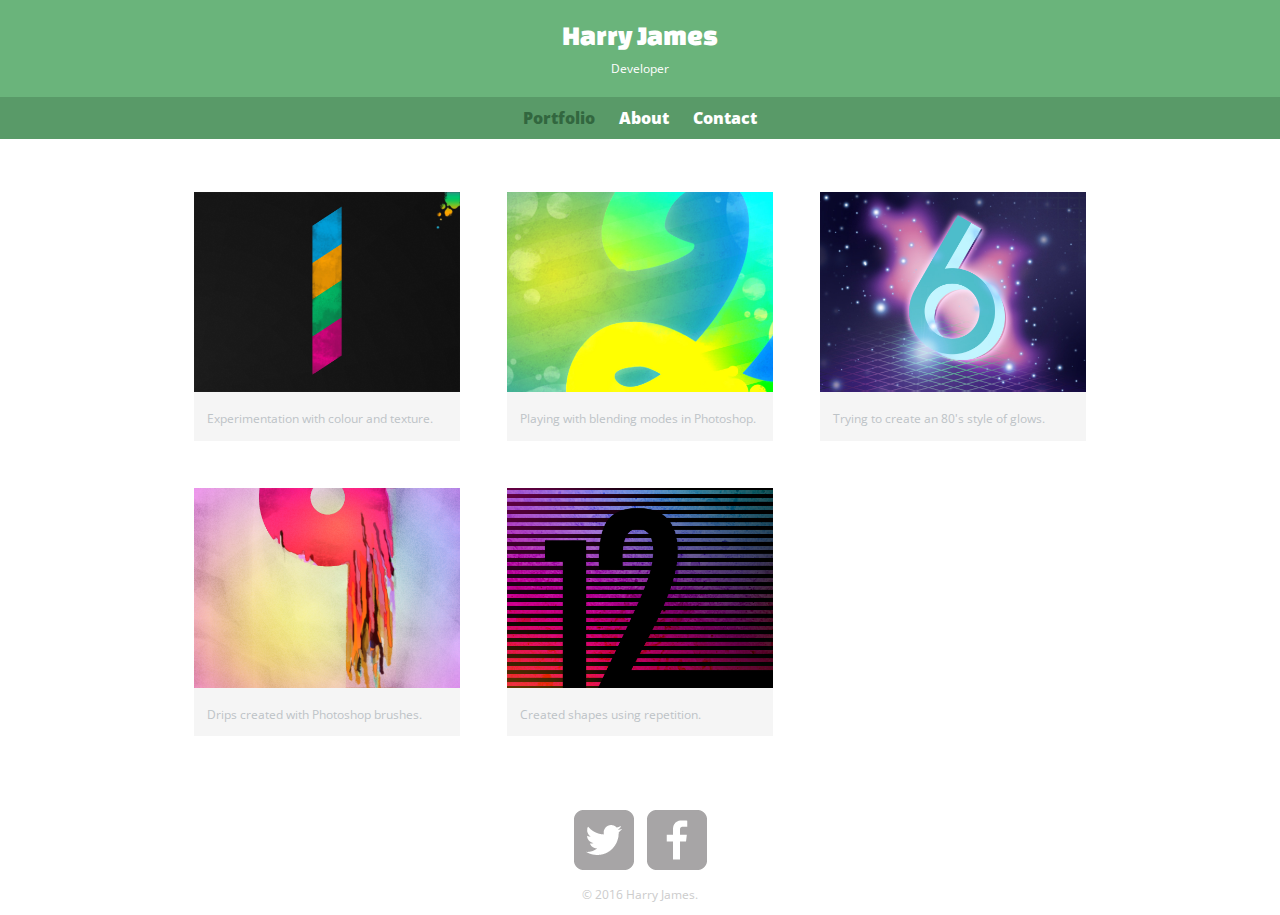
==== commit 587fd940: "Added viewport" ====
--- a/index.html
+++ b/index.html
@@ -7,6 +7,7 @@
         <link href='https://fonts.googleapis.com/css?family=Changa+One|Open+Sans:400,400italic,700,700italic,800' rel='stylesheet' type='text/css'>
         <link rel="stylesheet" href="css/main.css">
         <link rel="stylesheet" href="css/responsive.css">
+        <meta name="viewport" content="width=device-width, initial-scale=1.0">
     </head>
     <body>
         <header>
--- a/css/responsive.css
+++ b/css/responsive.css
@@ -1,11 +1,39 @@
+/* Anything larger than the average smartphone */
 @media screen and (min-width: 480px) {
-    body {
-        background: red;
+    /******************************
+           TWO COLUMN LAYOUT
+    ******************************/
+    
+    #primary {
+        width: 50%;
+        float: left;
+    }
+    
+    #secondary {
+        width: 40%;
+        float: right;
+    }
+    
+    /******************************
+          THREE COLUMN LAYOUT
+            3*5=15
+            100%-15% = 85%
+            85 / 3 = 28.3333%
+    ******************************/
+    
+    /******************************
+            PAGE: PORTFOLIO
+    ******************************/
+    
+    #gallery li {
+        width: 28.3333%;
+    }
+    
+    #gallery li:nth-child(4n) {
+        clear: left;
     }
 }
 
 @media screen and (min-width: 660px) {
-    body {
-        background: yellow;
-    }
+    
 }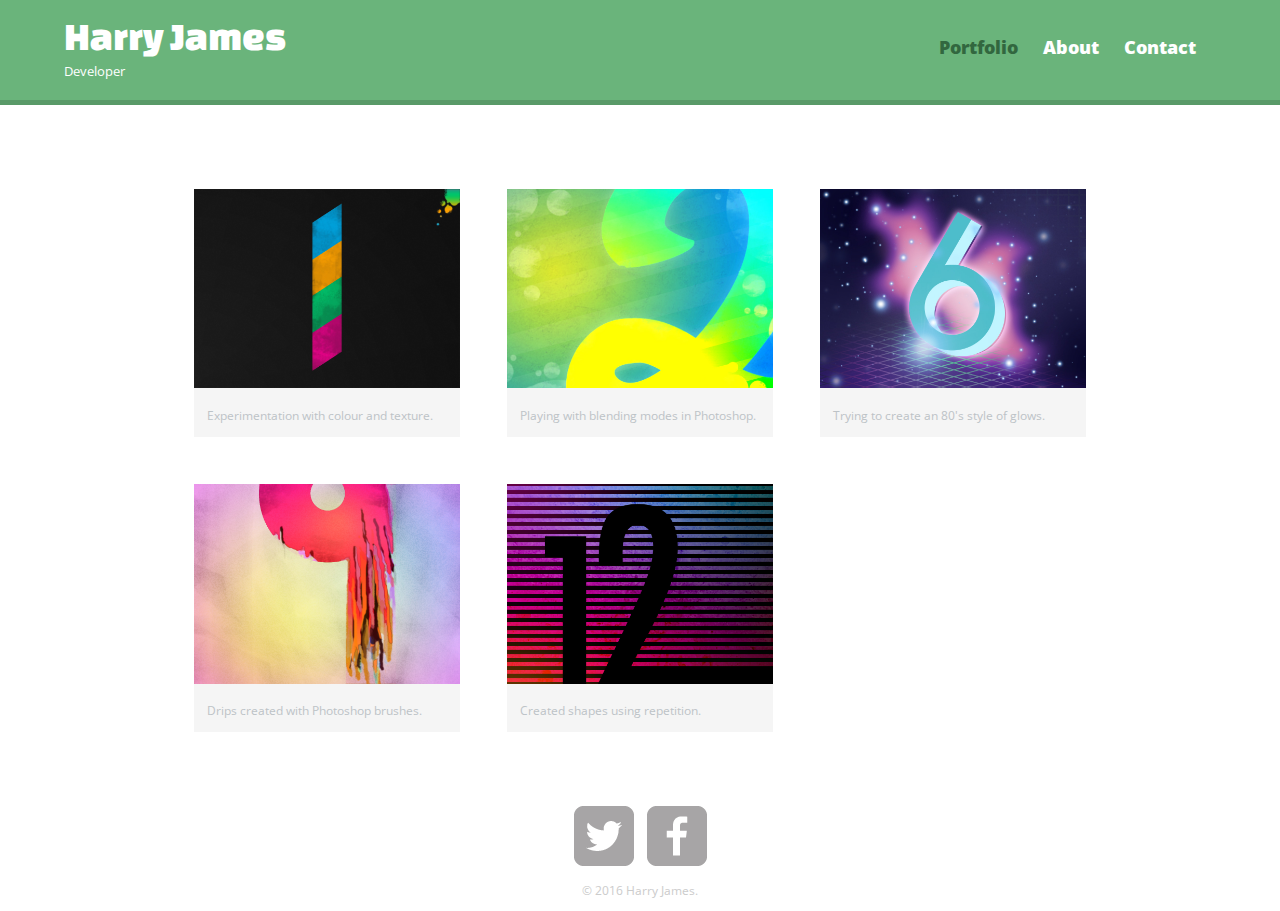
==== commit c70db0df: "Validated files" ====
--- a/index.html
+++ b/index.html
@@ -1,10 +1,10 @@
 <!DOCTYPE html>
-<html lang=”en”>
+<html lang="en">
     <head>
         <meta charset="utf-8">
         <title>Harry James | Developer</title>
         <link rel="stylesheet" href="css/normalize.css">
-        <link href='https://fonts.googleapis.com/css?family=Changa+One|Open+Sans:400,400italic,700,700italic,800' rel='stylesheet' type='text/css'>
+        <link href='https://fonts.googleapis.com/css?family=Changa+One%7COpen+Sans:400,400italic,700,700italic,800' rel='stylesheet' type='text/css'>
         <link rel="stylesheet" href="css/main.css">
         <link rel="stylesheet" href="css/responsive.css">
         <meta name="viewport" content="width=device-width, initial-scale=1.0">
--- a/css/main.css
+++ b/css/main.css
@@ -37,7 +37,7 @@
 /* h1 font formatting */
 #logo h1 {
     font-family: 'Changa One', sans-serif;
-    margin: 15px, 0;
+    margin: 15px 0;
     font-size: 1.75em;
     line-height: 0.8em;
 }
--- a/css/responsive.css
+++ b/css/responsive.css
@@ -32,8 +32,49 @@
     #gallery li:nth-child(4n) {
         clear: left;
     }
+    
+    /******************************
+              PAGE: ABOUT
+    ******************************/
+    
+    .profile-photo {
+        float: left;
+        margin: 0 5% 5% 0;
+    }
 }
 
 @media screen and (min-width: 660px) {
+    /******************************
+                 HEADER
+    ******************************/
     
+    nav {
+        background: none;
+        float: right;
+        font-size: 1.125em;
+        margin-right: 5%;
+        text-align: right;
+        width: 45%;
+    }
+    
+    #logo {
+        float: left;
+        margin-left: 5%;
+        text-align: left;
+        width: 45%
+    }
+    
+    #logo h1 {
+        font-size: 2.5em;
+    }
+    
+    #logo h2 {
+        font-size: 0.825em;
+        margin-bottom: 20px;
+    }
+    
+    header {
+        border-bottom: 5px solid #599a68;
+        margin-bottom: 60px;
+    }
 }